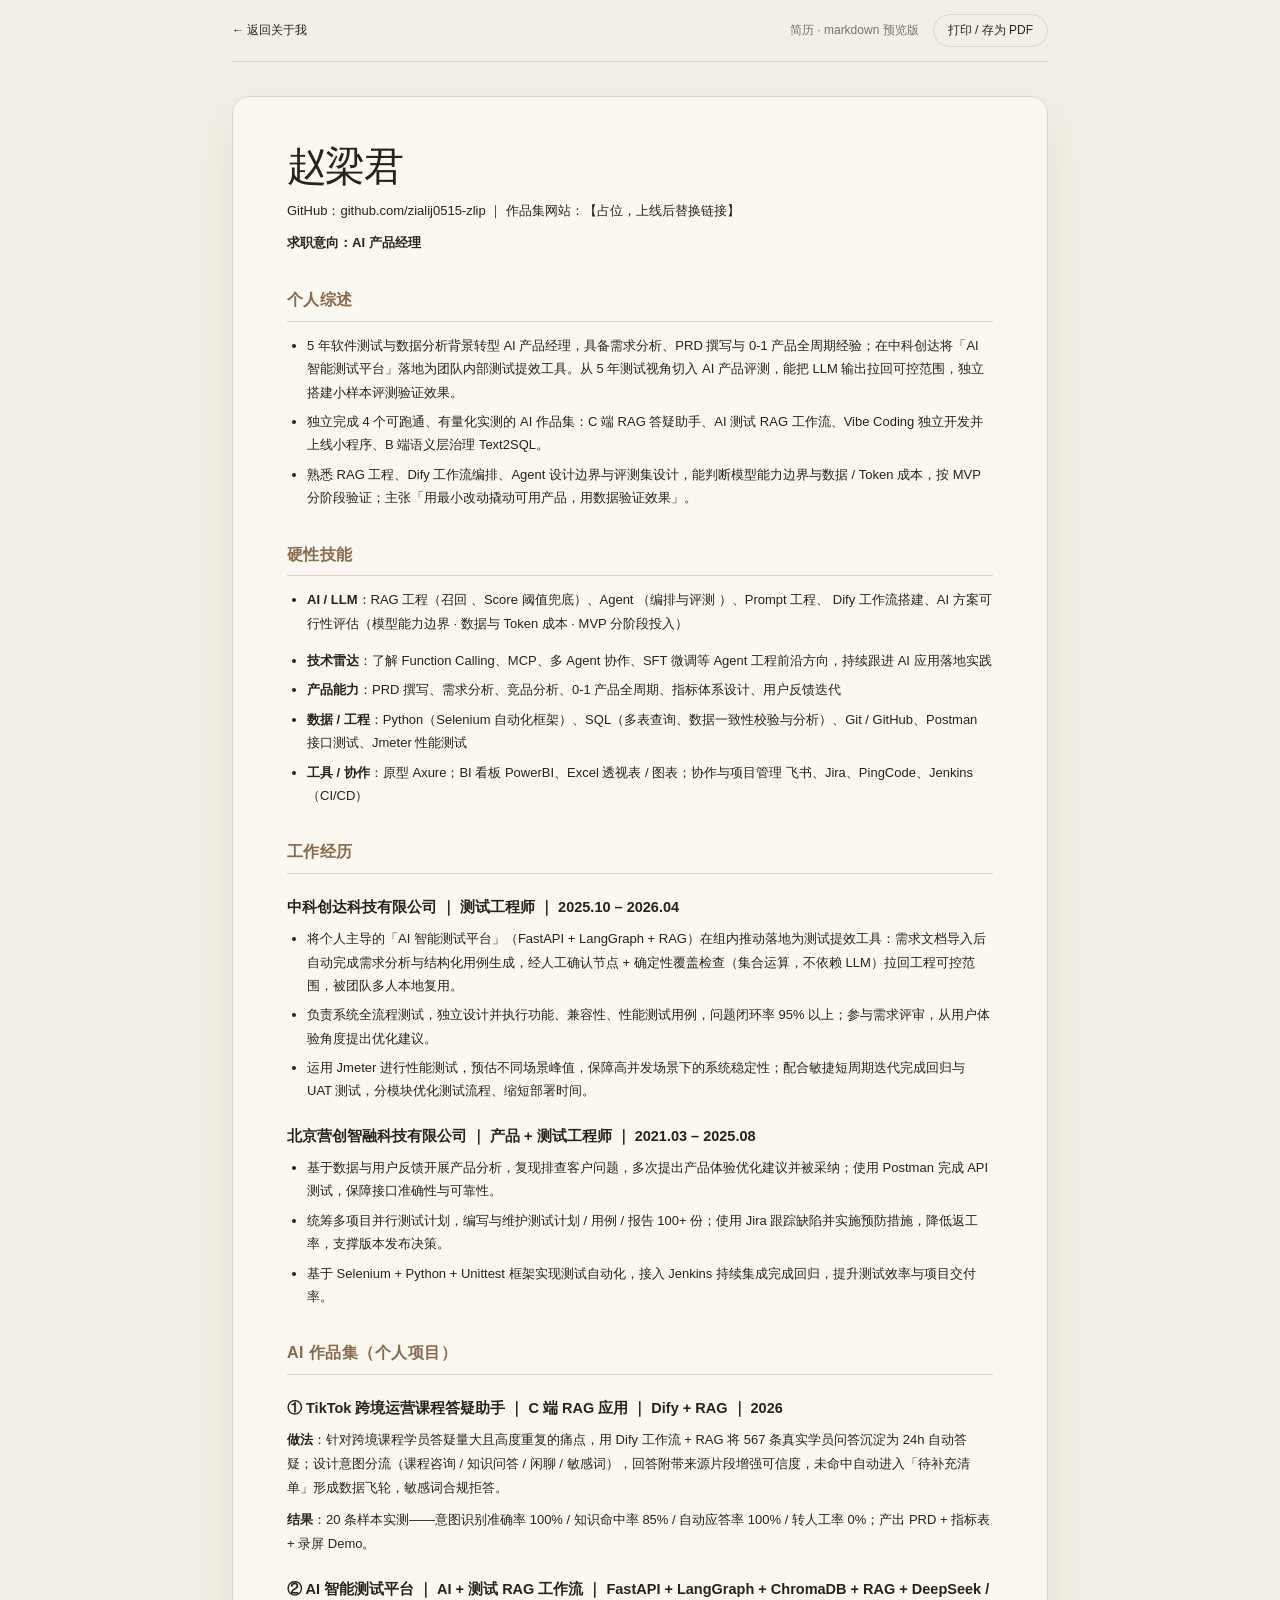
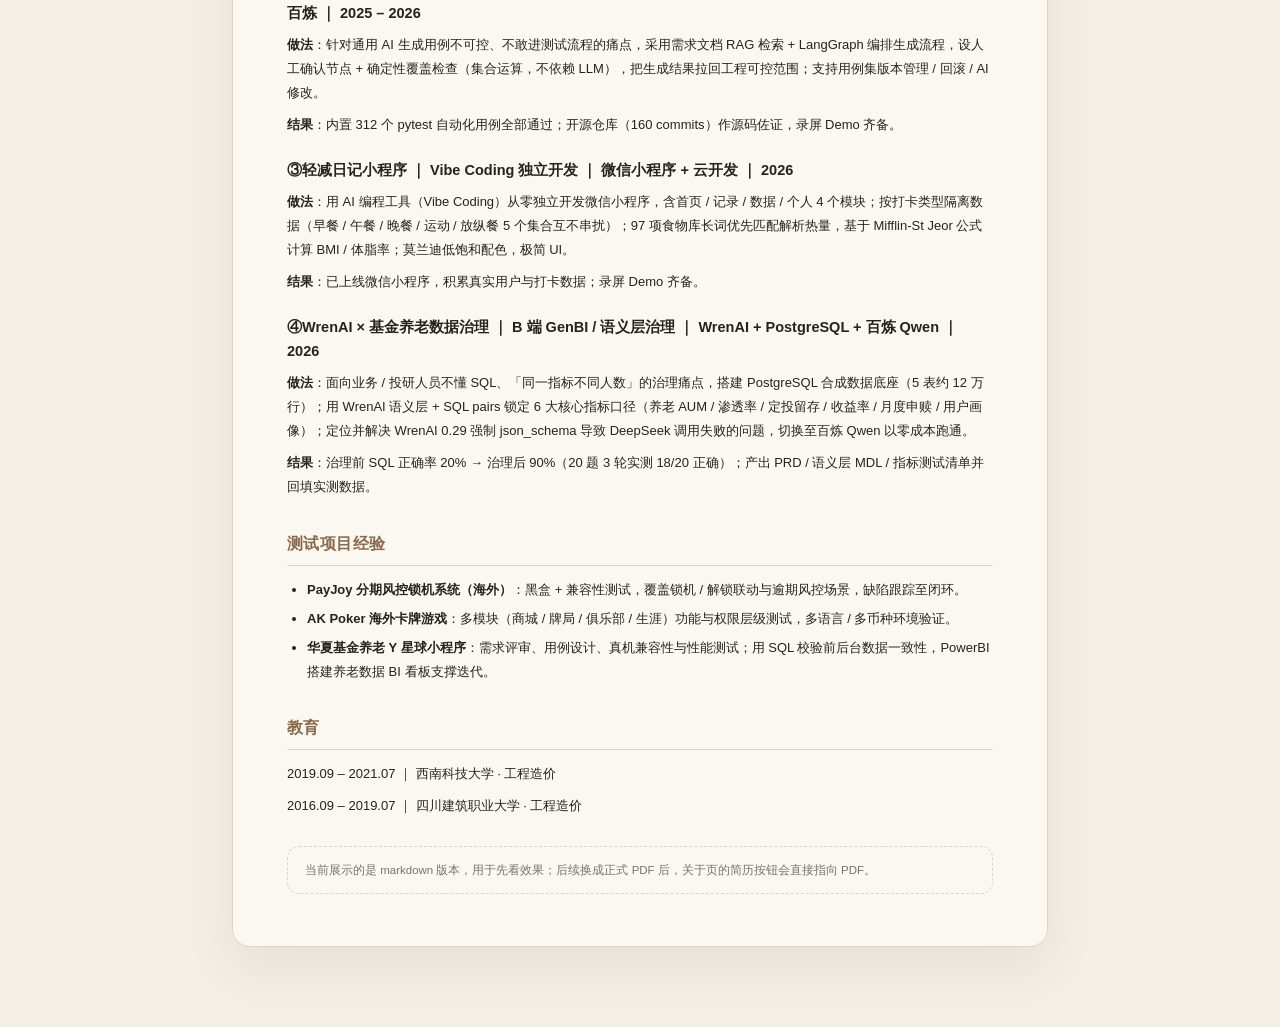
==== resume.html @ 75988a6c "Zia portfolio site: 4 pages, resume, 4 compressed demos, 18 docs" ====
<!DOCTYPE html>
<html lang="zh-CN">
<head>
<meta charset="UTF-8" />
<meta name="viewport" content="width=device-width, initial-scale=1.0" />
<title>简历 · 赵梁君 Zia</title>
<link rel="stylesheet" href="assets/site.css" />
<style>
  /* 独立简历页：沿用全站暖米白，不引入新配色 */
  body[data-page="resume"]{
    --bg:#F3EFE6;--fg:#26231E;--muted:#7A7367;--line:#DCD6C9;
    --accent:#8A6A4B;--surface:#E7E2D7;--card:#FBF8F1;
    background:var(--bg);color:var(--fg);
  }
  .wrap{max-width:880px;margin:0 auto;padding:0 32px;}
  .bar{
    position:sticky;top:0;z-index:20;display:flex;align-items:center;justify-content:space-between;gap:14px;
    padding:14px 0;background:var(--bg);border-bottom:1px solid var(--line);
    font-size:12px;color:var(--muted);
  }
  .bar a{color:var(--fg);}
  .bar a:hover{color:var(--accent);}
  .bar .actions{display:flex;align-items:center;gap:14px;}
  .bar button{
    font:inherit;font-size:12px;color:var(--fg);background:none;
    border:1px solid var(--line);border-radius:999px;padding:6px 14px;cursor:pointer;
    transition:border-color .2s,color .2s;
  }
  .bar button:hover{border-color:var(--accent);color:var(--accent);}
  .paper{
    margin:34px 0 80px;background:var(--card);border:1px solid var(--line);border-radius:18px;
    padding:46px 54px 52px;box-shadow:0 20px 50px rgba(90,66,32,.08);
  }
  .resume h1{
    font-family:Georgia,"Songti SC","Times New Roman",serif;
    font-size:40px;font-weight:400;letter-spacing:-.04em;line-height:1.2;margin-bottom:8px;
  }
  .resume h2{
    font-size:16px;font-weight:600;letter-spacing:.03em;color:var(--accent);
    margin:32px 0 12px;padding-bottom:8px;border-bottom:1px solid var(--line);
  }
  .resume h3{font-size:14.5px;font-weight:600;margin:22px 0 8px;line-height:1.6;}
  .resume p{margin:8px 0;font-size:13px;line-height:1.85;}
  .resume ul{margin:8px 0 14px 20px;}
  .resume li{margin:6px 0;font-size:13px;line-height:1.8;}
  .resume strong{font-weight:600;}
  .resume code{
    font-family:ui-monospace,Consolas,monospace;font-size:12px;
    background:var(--surface);border:1px solid var(--line);border-radius:5px;padding:2px 6px;
  }
  .resume a{color:var(--accent);text-decoration:underline;text-underline-offset:3px;}
  .tip{
    margin-top:28px;border:1px dashed var(--line);border-radius:12px;
    padding:13px 17px;font-size:11.5px;line-height:1.8;color:var(--muted);
  }
  @media(max-width:700px){
    .wrap{padding:0 16px;}
    .bar .actions span{display:none;}
    .paper{margin-top:18px;padding:26px 20px 32px;}
    .resume h1{font-size:32px;}
  }
  @media print{
    .bar,.tip{display:none!important;}
    .paper{border:none;box-shadow:none;margin:0;padding:0;}
    body{background:#fff;}
  }
</style>
</head>
<body data-page="resume">

<div class="wrap">
  <div class="bar">
    <a href="about.html">← 返回关于我</a>
    <div class="actions">
      <span>简历 · markdown 预览版</span>
      <button type="button" id="printBtn">打印 / 存为 PDF</button>
    </div>
  </div>

  <div class="paper">
    <div class="resume" id="resume"><div class="tip">正在读取简历…</div></div>
    <div class="tip">当前展示的是 markdown 版本，用于先看效果；后续换成正式 PDF 后，关于页的简历按钮会直接指向 PDF。</div>
  </div>
</div>

<script>
  const esc = s => s.replace(/&/g,"&amp;").replace(/</g,"&lt;").replace(/>/g,"&gt;");
  const inline = s => s
    .replace(/`([^`]+)`/g,"<code>$1</code>")
    .replace(/\*\*([^*]+)\*\*/g,"<strong>$1</strong>")
    .replace(/\[([^\]]+)\]\(([^)]+)\)/g,'<a href="$2" target="_blank" rel="noopener">$1</a>');

  function render(md){
    const L = md.replace(/\r/g,"").split("\n");
    let out = "", list = null;
    const closeList = () => { if(list){ out += "</" + list + ">"; list = null; } };
    for(const raw of L){
      const t = raw.trim();
      if(!t){ closeList(); continue; }
      const h = t.match(/^(#{1,4})\s+(.*)$/);
      if(h){ closeList(); const n = h[1].length; out += "<h" + n + ">" + inline(esc(h[2])) + "</h" + n + ">"; continue; }
      const ul = t.match(/^[-*+]\s+(.*)$/);
      if(ul){ if(list !== "ul"){ closeList(); out += "<ul>"; list = "ul"; } out += "<li>" + inline(esc(ul[1])) + "</li>"; continue; }
      closeList(); out += "<p>" + inline(esc(t)) + "</p>";
    }
    closeList(); return out;
  }

  fetch("docs/resume.md")
    .then(r => { if(!r.ok) throw new Error("HTTP " + r.status); return r.text(); })
    .then(md => { document.getElementById("resume").innerHTML = render(md); })
    .catch(e => {
      document.getElementById("resume").innerHTML =
        '<div class="tip"><b>简历读取失败。</b><br/>请用本地预览服务打开本页（不要双击文件）。<br/>' +
        '也可直接查看原始文件：<a href="docs/resume.md">docs/resume.md</a><br/>' + esc(e.message) + '</div>';
    });

  document.getElementById("printBtn").addEventListener("click", () => window.print());
</script>
</body>
</html>
---- assets/site.css ----
/* ============================================================
   共享基础样式 · Zia 作品集
   配色按页面切换：body[data-page="home|works|timeline|about"]
   ============================================================ */
*,*::before,*::after{box-sizing:border-box;margin:0;padding:0;}
html{scroll-behavior:smooth;}
body{
  font-family:"Inter","Helvetica Neue",-apple-system,"PingFang SC","Microsoft YaHei","Segoe UI",sans-serif;
  -webkit-font-smoothing:antialiased;
  line-height:1.6;
  min-height:100vh;
}
a{text-decoration:none;color:inherit;}
button{font:inherit;cursor:pointer;border:none;background:none;color:inherit;}
img{display:block;max-width:100%;}
::selection{background:var(--accent);color:var(--bg);}

/* ---------- 主题 ---------- */
body[data-page="home"]{
  --bg:#F1EFE9; --fg:#26231E; --muted:#7A7367; --line:#DCD6C9;
  --accent:#8A6A4B; --surface:#E7E2D7; --card:#F7F5EF;
}
/* 作品页改用与首页完全一致的米白主题（用户 2026-11-05 指定） */
body[data-page="works"]{
  --bg:#F1EFE9; --fg:#26231E; --muted:#7A7367; --line:#DCD6C9;
  --accent:#8A6A4B; --surface:#E7E2D7; --card:#F7F5EF;
}
body[data-page="timeline"]{
  --bg:#F3EEE4; --fg:#2B2620; --muted:#7C7365; --line:#DDD3C2;
  --accent:#9A754F; --surface:#EAE1D2; --card:#FBF7EF;
}
body[data-page="about"]{
  --bg:#F2E7CE; --fg:#2C2620; --muted:#7E7059; --line:#DCCBA9;
  --accent:#A87C4F; --surface:#EADDC0; --card:#FBF4E3;
}
body{background:var(--bg);color:var(--fg);}

/* ---------- 顶栏 ---------- */
.nav{
  position:relative;z-index:50;display:flex;align-items:center;justify-content:space-between;
  max-width:1320px;margin:0 auto;padding:24px 40px;
  font-size:13px;letter-spacing:.02em;
}
.nav .brand{display:flex;align-items:center;gap:10px;font-weight:600;font-size:15px;letter-spacing:-.01em;}
.nav .brand .mark{
  width:26px;height:26px;border-radius:50%;background:var(--fg);color:var(--bg);
  display:grid;place-items:center;font-size:12px;font-weight:700;
}
.nav .links{display:flex;align-items:center;gap:6px;}
.nav .links a{
  padding:8px 15px;border-radius:999px;color:var(--muted);
  border:1px solid transparent;transition:.22s ease;
}
.nav .links a:hover{color:var(--fg);border-color:var(--line);}
.nav .links a.on{color:var(--fg);background:var(--surface);border-color:var(--line);}
.nav .idx{font-size:11px;color:var(--muted);letter-spacing:.16em;text-transform:uppercase;}

/* ---------- 左侧竖排导航（默认：只有页面按钮，没有名字） ---------- */
.nav.side{
  position:fixed;left:18px;top:50%;transform:translateY(-50%);
  z-index:60;display:block;max-width:none;margin:0;padding:0;
}
.nav.side .links{flex-direction:column;gap:8px;}
.nav.side .links a{
  width:62px;min-height:48px;display:grid;place-items:center;text-align:center;
  padding:6px 4px;border-radius:14px;font-size:12px;line-height:1.25;
  border:1px solid var(--line);background:var(--card);color:var(--muted);
  box-shadow:0 8px 22px rgba(40,28,14,.10);
  transition:transform .22s ease,color .22s ease,border-color .22s ease,background .22s ease;
}
.nav.side .links a:hover{transform:translateX(4px);color:var(--fg);border-color:var(--accent);}
.nav.side .links a.on{
  background:var(--fg);color:var(--bg);border-color:var(--fg);
  box-shadow:0 10px 26px rgba(40,28,14,.18);
}

/* ---------- 通用元件 ---------- */
.eyebrow{font-size:11px;letter-spacing:.22em;text-transform:uppercase;color:var(--muted);}
.sec-head{font-size:clamp(28px,4vw,46px);font-weight:500;letter-spacing:-.035em;line-height:1.15;}
.muted{color:var(--muted);}
.pill{
  display:inline-flex;align-items:center;gap:8px;padding:9px 18px;border-radius:999px;
  border:1px solid var(--line);background:transparent;font-size:13px;color:var(--fg);
  transition:.22s ease;
}
.pill:hover{background:var(--surface);transform:translateY(-1px);}
.pill.solid{background:var(--fg);color:var(--bg);border-color:var(--fg);}
.pill.solid:hover{opacity:.86;}

.page-foot{
  max-width:1320px;margin:0 auto;padding:34px 40px 40px;
  display:flex;justify-content:space-between;gap:16px;flex-wrap:wrap;
  border-top:1px solid var(--line);color:var(--muted);font-size:12px;
}
.page-foot a{border-bottom:1px solid var(--line);transition:color .2s ease,border-color .2s ease;}
.page-foot a:hover{color:var(--fg);border-color:var(--accent);}

/* ---------- 入场渐显 ----------
   用 CSS 动画而非「opacity:0 等 IntersectionObserver 加 .in」：
   即使观察器没执行（无头浏览器 / 内嵌预览 / JS 被拦截），内容也一定可见，
   不会出现整页空白。mountReveal 仍保留，但不再是可见性的唯一依赖。 */
.reveal{opacity:1;transform:none;animation:fadeUp .7s both;}
@keyframes fadeUp{from{opacity:0;transform:translateY(18px)}to{opacity:1;transform:none}}

/* ---------- 图位占位 ---------- */
.ph{
  position:relative;overflow:hidden;background:var(--ph-bg,linear-gradient(135deg,#D9C7AE,#B3936F));
  display:flex;flex-direction:column;justify-content:space-between;
}
.ph::after{
  content:"";position:absolute;inset:0;
  background:radial-gradient(circle at 78% 18%,rgba(255,255,255,.28),transparent 55%),
             linear-gradient(0deg,rgba(0,0,0,.16),transparent 60%);
  pointer-events:none;
}
.ph .ph-no{
  position:relative;z-index:1;font-size:11px;letter-spacing:.2em;
  color:rgba(255,255,255,.9);text-transform:uppercase;
}
.ph .ph-label{position:relative;z-index:1;color:#fff;}
.ph .ph-name{font-size:17px;font-weight:600;letter-spacing:-.02em;line-height:1.3;}
.ph .ph-sub{font-size:11.5px;opacity:.82;margin-top:4px;}
.ph .ph-tag{
  position:absolute;right:12px;top:12px;z-index:1;font-size:10px;letter-spacing:.1em;
  padding:4px 9px;border:1px solid rgba(255,255,255,.55);border-radius:999px;color:#fff;
}

/* 窄屏：左侧竖排放不下，降级成顶部横向小条（仍只有按钮，无名字） */
@media(max-width:1000px){
  .nav.side{
    left:0;right:0;top:0;transform:none;display:flex;justify-content:center;
    padding:9px 12px;background:var(--bg);border-bottom:1px solid var(--line);
  }
  .nav.side .links{flex-direction:row;gap:6px;}
  .nav.side .links a{width:auto;min-height:34px;padding:6px 15px;border-radius:999px;box-shadow:none;}
  .nav.side .links a:hover{transform:translateY(-2px);}
  body[data-page="works"],body[data-page="timeline"],body[data-page="about"]{padding-top:55px;}
}
@media(max-width:700px){
  .nav{padding:18px 20px;flex-wrap:wrap;gap:12px;}
  .nav.side{padding:8px 10px;}
  .nav .links{gap:2px;flex-wrap:wrap;}
  .nav .links a{padding:7px 11px;font-size:12px;}
  .nav .idx{display:none;}
  .page-foot{padding:26px 20px 32px;}
}
@media(prefers-reduced-motion:reduce){
  html{scroll-behavior:auto;}
  .reveal{opacity:1;transform:none;transition:none;}
  *,*::before,*::after{animation-duration:.001ms!important;animation-iteration-count:1!important;transition-duration:.001ms!important;}
}
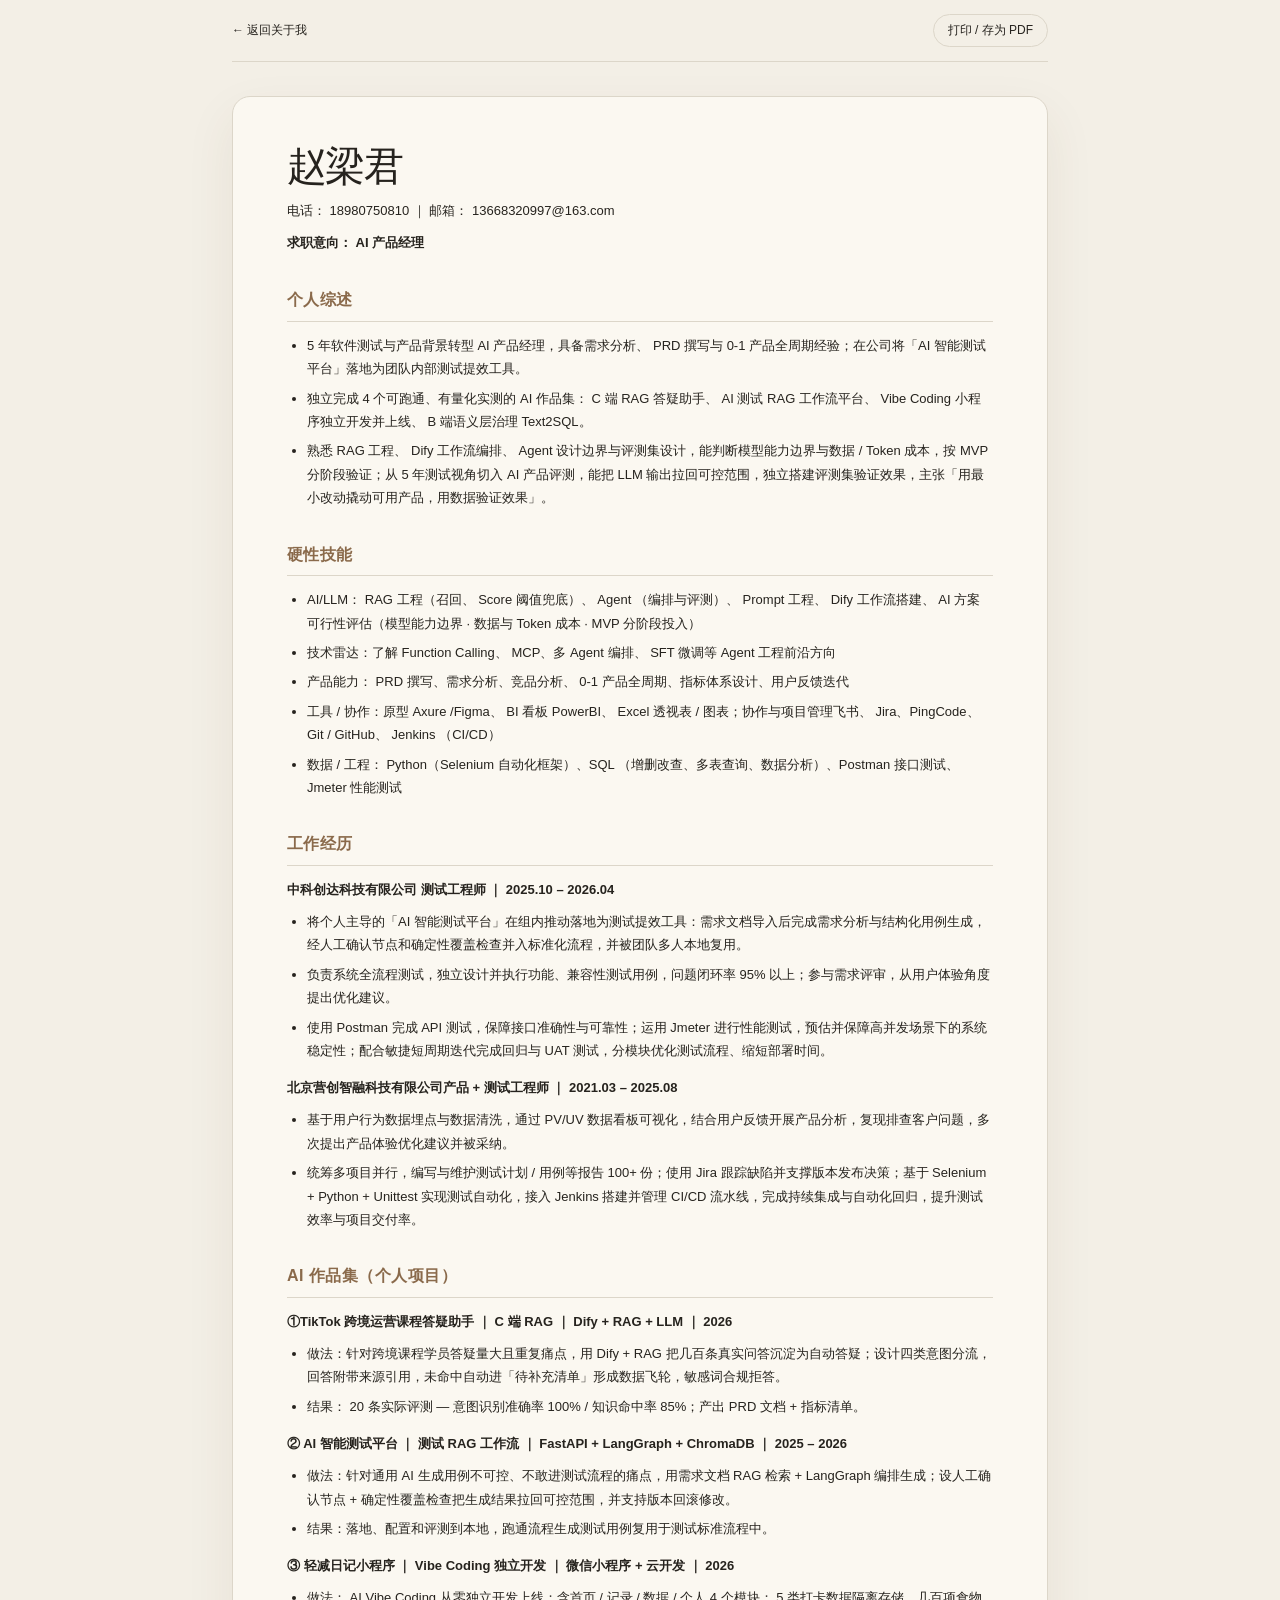
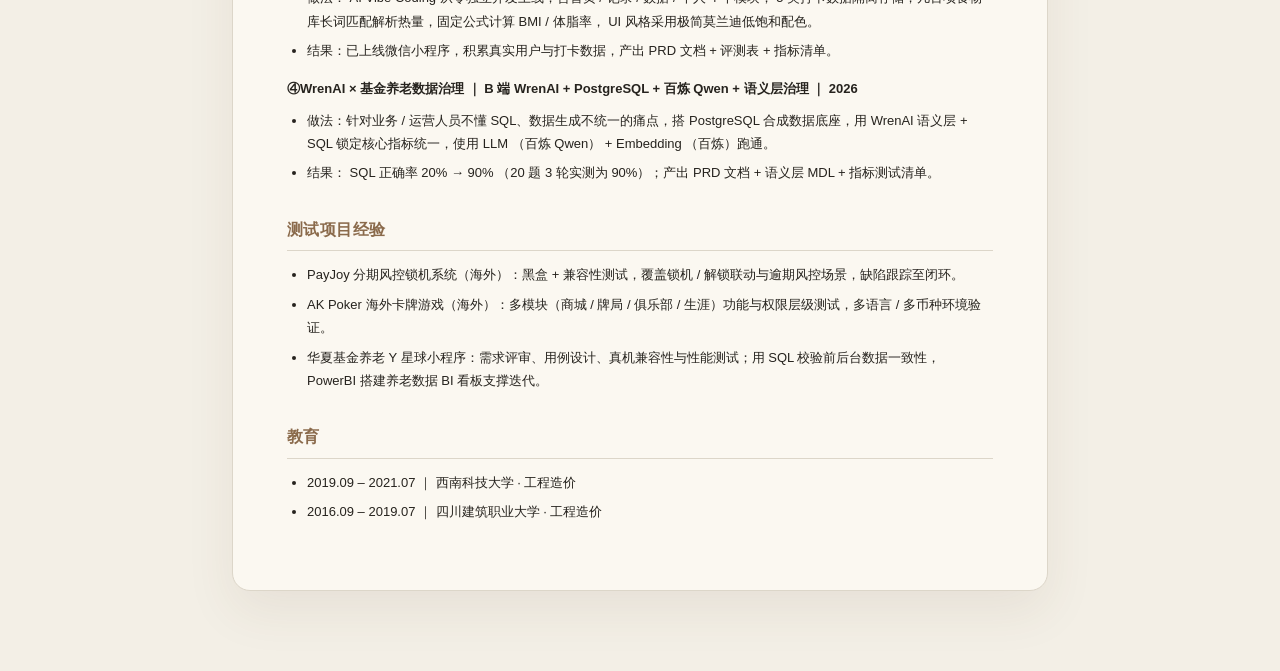
==== commit 26443c9e: "Polish timeline/about, switch resume to new md + downloadable PDF" ====
--- a/resume.html
+++ b/resume.html
@@ -72,14 +72,12 @@
   <div class="bar">
     <a href="about.html">← 返回关于我</a>
     <div class="actions">
-      <span>简历 · markdown 预览版</span>
       <button type="button" id="printBtn">打印 / 存为 PDF</button>
     </div>
   </div>
 
   <div class="paper">
     <div class="resume" id="resume"><div class="tip">正在读取简历…</div></div>
-    <div class="tip">当前展示的是 markdown 版本，用于先看效果；后续换成正式 PDF 后，关于页的简历按钮会直接指向 PDF。</div>
   </div>
 </div>
 
@@ -90,15 +88,19 @@
     .replace(/\*\*([^*]+)\*\*/g,"<strong>$1</strong>")
     .replace(/\[([^\]]+)\]\(([^)]+)\)/g,'<a href="$2" target="_blank" rel="noopener">$1</a>');
 
+  /* 清理源文件里的 HTML 空格实体（&#x20; / &nbsp; 等），避免显示成字面量 */
+  const clean = s => s.replace(/&#x20;/gi," ").replace(/&nbsp;/gi," ");
   function render(md){
     const L = md.replace(/\r/g,"").split("\n");
     let out = "", list = null;
     const closeList = () => { if(list){ out += "</" + list + ">"; list = null; } };
     for(const raw of L){
-      const t = raw.trim();
+      const t = clean(raw.trim());
       if(!t){ closeList(); continue; }
       const h = t.match(/^(#{1,4})\s+(.*)$/);
       if(h){ closeList(); const n = h[1].length; out += "<h" + n + ">" + inline(esc(h[2])) + "</h" + n + ">"; continue; }
+      const ol = t.match(/^\d+\.\s+(.*)$/);
+      if(ol){ if(list !== "ol"){ closeList(); out += "<ol>"; list = "ol"; } out += "<li>" + inline(esc(ol[1])) + "</li>"; continue; }
       const ul = t.match(/^[-*+]\s+(.*)$/);
       if(ul){ if(list !== "ul"){ closeList(); out += "<ul>"; list = "ul"; } out += "<li>" + inline(esc(ul[1])) + "</li>"; continue; }
       closeList(); out += "<p>" + inline(esc(t)) + "</p>";
